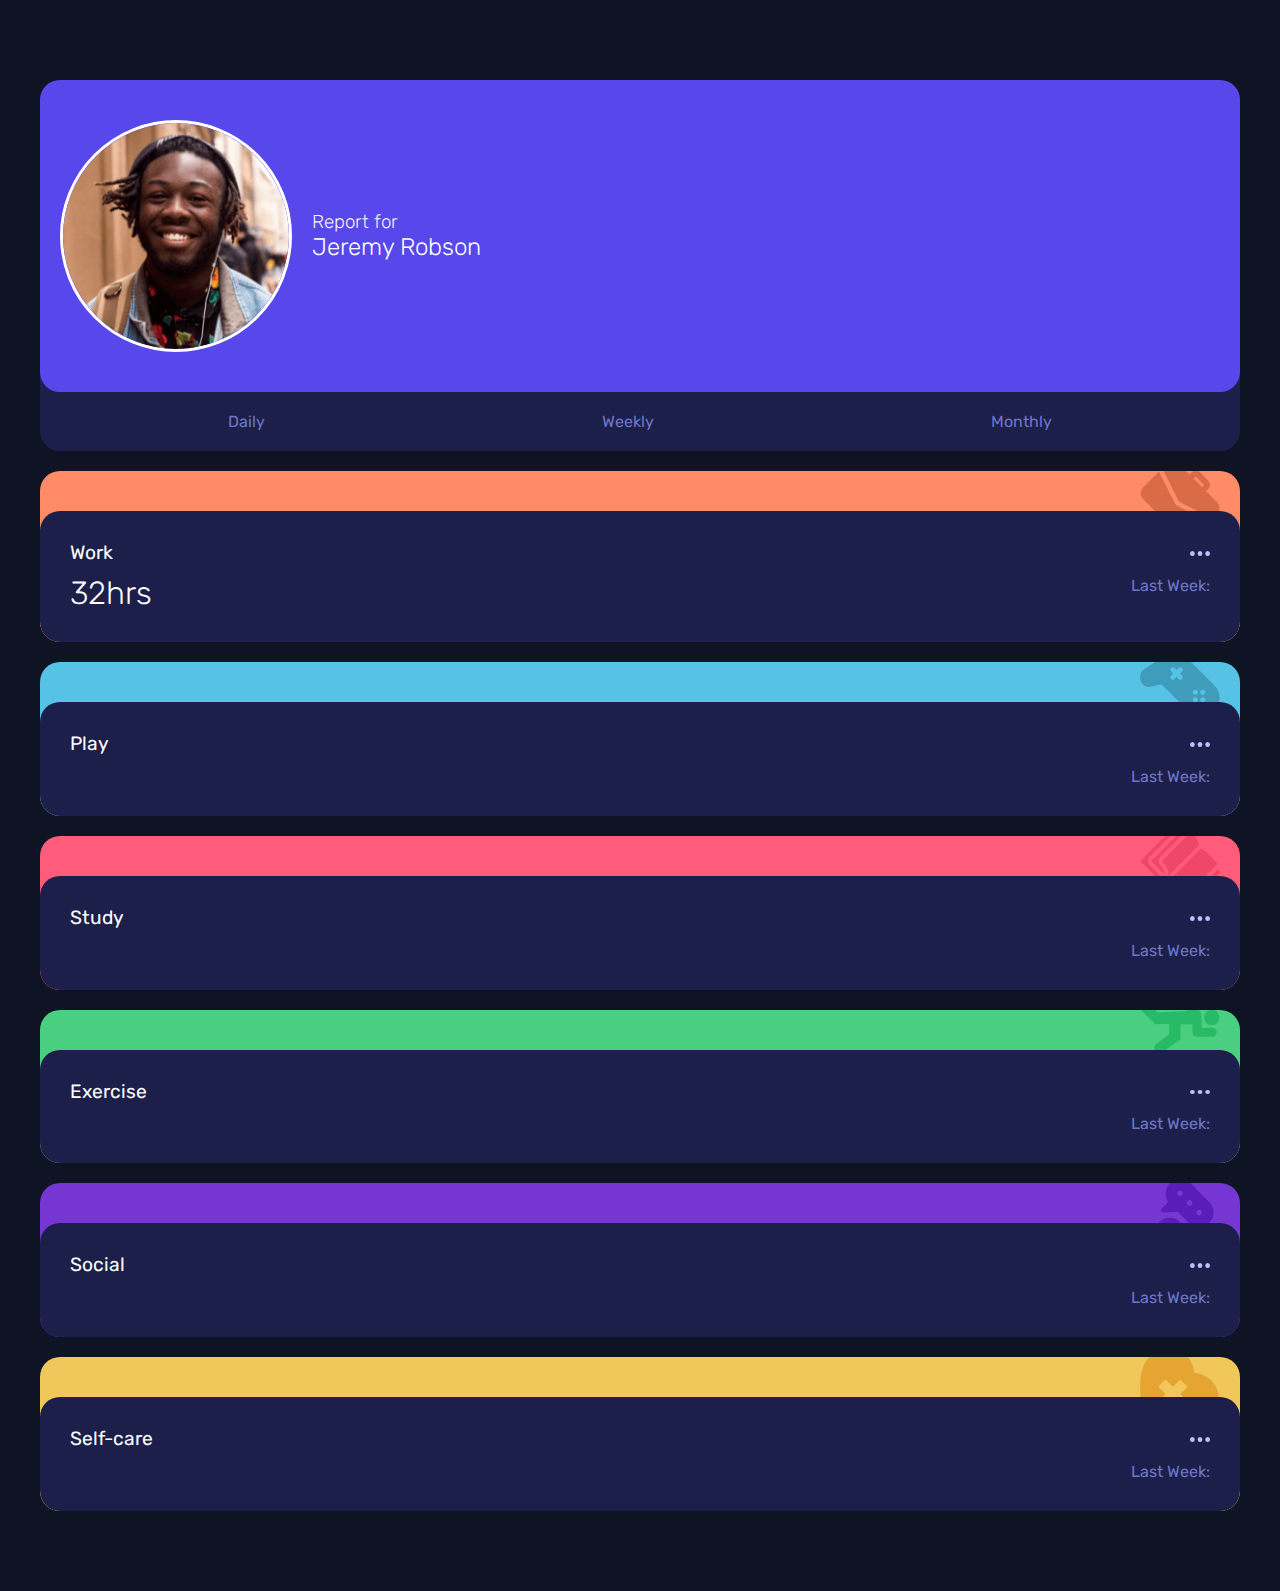
==== index.html @ a465f99c "HTML and CSS done" ====
<!DOCTYPE html>
<html lang="en">
  <head>
    <meta charset="UTF-8" />
    <meta name="viewport" content="width=device-width, initial-scale=1.0" />
    <!-- displays site properly based on user's device -->

    <link
      rel="icon"
      type="image/png"
      sizes="32x32"
      href="./images/favicon-32x32.png"
    />

    <link rel="stylesheet" href="style.css" />

    <title>Time tracking dashboard</title>

    <!-- Feel free to remove these styles or customise in your own stylesheet 👍 -->
    <!-- <style>
    .attribution { font-size: 11px; text-align: center; }
    .attribution a { color: hsl(228, 45%, 44%); }
  </style> -->
  </head>
  <body>
    <div class="wrapper">
      <div class="main">
        <div class="personal">
          <img src="images/image-jeremy.png" alt="Jeremy's pic" />
          <div class="text">
            <h3>Report for</h3>
            <h2>Jeremy Robson</h2>
          </div>
        </div>
        <ul>
          <li><a href="#">Daily</a></li>
          <li><a href="#">Weekly</a></li>
          <li><a href="#">Monthly</a></li>
        </ul>
      </div>

      <div class="card work">
        <img src="images/icon-work.svg" alt="work logo" />
        <div class="inner-card">
          <div class="left">
            <div class="activity">Work</div>
            <div class="time">32hrs</div>
          </div>
          <div class="right">
            <img src="images/icon-ellipsis.svg" alt="Ellipsis" />
            <p>Last Week:</p>
          </div>
        </div>
      </div>

      <div class="card play">
        <img src="images/icon-play.svg" alt="play logo" />
        <div class="inner-card">
          <div class="left">
            <div class="activity">Play</div>
            <div class="time"></div>
          </div>
          <div class="right">
            <img src="images/icon-ellipsis.svg" alt="Ellipsis" />
            <p>Last Week:</p>
          </div>
        </div>
      </div>

      <div class="card study">
        <img src="images/icon-study.svg" alt="study logo" />
        <div class="inner-card">
          <div class="left">
            <div class="activity">Study</div>
            <div class="time"></div>
          </div>
          <div class="right">
            <img src="images/icon-ellipsis.svg" alt="Ellipsis" />
            <p>Last Week:</p>
          </div>
        </div>
      </div>

      <div class="card exercise">
        <img src="images/icon-exercise.svg" alt="exercise logo" />
        <div class="inner-card">
          <div class="left">
            <div class="activity">Exercise</div>
            <div class="time"></div>
          </div>
          <div class="right">
            <img src="images/icon-ellipsis.svg" alt="Ellipsis" />
            <p>Last Week:</p>
          </div>
        </div>
      </div>

      <div class="card social">
        <img src="images/icon-social.svg" alt="social logo" />
        <div class="inner-card">
          <div class="left">
            <div class="activity">Social</div>
            <div class="time"></div>
          </div>
          <div class="right">
            <img src="images/icon-ellipsis.svg" alt="Ellipsis" />
            <p>Last Week:</p>
          </div>
        </div>
      </div>

      <div class="card self-care">
        <img src="images/icon-self-care.svg" alt="self-care logo" />
        <div class="inner-card">
          <div class="left">
            <div class="activity">Self-care</div>
            <div class="time"></div>
          </div>
          <div class="right">
            <img src="images/icon-ellipsis.svg" alt="Ellipsis" />
            <p>Last Week:</p>
          </div>
        </div>
      </div>
    </div>

    <!-- <div class="attribution">
    Challenge by <a href="https://www.frontendmentor.io?ref=challenge" target="_blank">Frontend Mentor</a>. 
    Coded by <a href="#">Your Name Here</a>.
  </div> -->
  </body>
</html>
---- style.css ----
@import url("https://fonts.googleapis.com/css2?family=Barlow+Semi+Condensed:wght@500;600&family=Big+Shoulders+Display:wght@700&family=Josefin+Sans:wght@100;200&family=Lexend+Deca&family=Luxurious+Roman&family=Open+Sans&family=Raleway:wght@400;700&family=Rubik:wght@300;400;500&display=swap");
* {
  margin: 0;
  padding: 0;
  box-sizing: border-box;
  font-family: "Rubik", sans-serif;
}

html {
  font-size: 16px;
  color: white;
}

.wrapper {
  background-color: #0f1424;
  padding: 80px 40px;
  display: grid;
  gap: 20px;
}

.main {
  background-color: #1c1f4a;
  border-radius: 20px;
  padding: 0;
}
.main .personal {
  display: flex;
  flex-direction: row;
  align-items: center;
  gap: 20px;
  background-color: #5847eb;
  border-radius: 20px;
  padding: 40px 20px;
}
.main .personal h3 {
  font-weight: 100;
  color: whitesmoke;
}
.main .personal h2 {
  font-weight: 100;
}
.main .personal img {
  width: 20%;
  border: 3px solid white;
  border-radius: 50%;
}
.main ul {
  list-style: none;
  display: flex;
  justify-content: space-around;
  padding: 20px;
}
.main ul a {
  text-decoration: none;
  color: #6f76c8;
}

.card {
  border-radius: 20px;
  overflow: hidden;
  position: relative;
}
.card img {
  background-repeat: no-repeat;
  width: 80px;
  position: absolute;
  z-index: 1;
  top: -10px;
  right: 20px;
}
.card .inner-card {
  background-color: #1c1f4a;
  border-radius: 20px;
  margin-top: 40px;
  padding: 30px;
  position: relative;
  z-index: 99;
  display: flex;
  justify-content: space-between;
}
.card .inner-card .left {
  display: flex;
  flex-direction: column;
  gap: 10px;
}
.card .inner-card .left .activity {
  font-size: 1.2rem;
}
.card .inner-card .left .time {
  font-size: 2rem;
  font-weight: 100;
}
.card .inner-card .right {
  padding-top: 10px;
  display: flex;
  flex-direction: column;
  gap: 20px;
  align-items: end;
  color: #6f76c8;
}
.card .inner-card .right img {
  width: 20px;
  position: static;
}

.work {
  background-color: #ff8c66;
}

.play {
  background-color: #56c2e6;
}

.study {
  background-color: #ff5c7c;
}

.exercise {
  background-color: #4acf81;
}

.social {
  background-color: #7536d3;
}

.self-care {
  background-color: #f1c65b;
}

/*# sourceMappingURL=style.css.map */
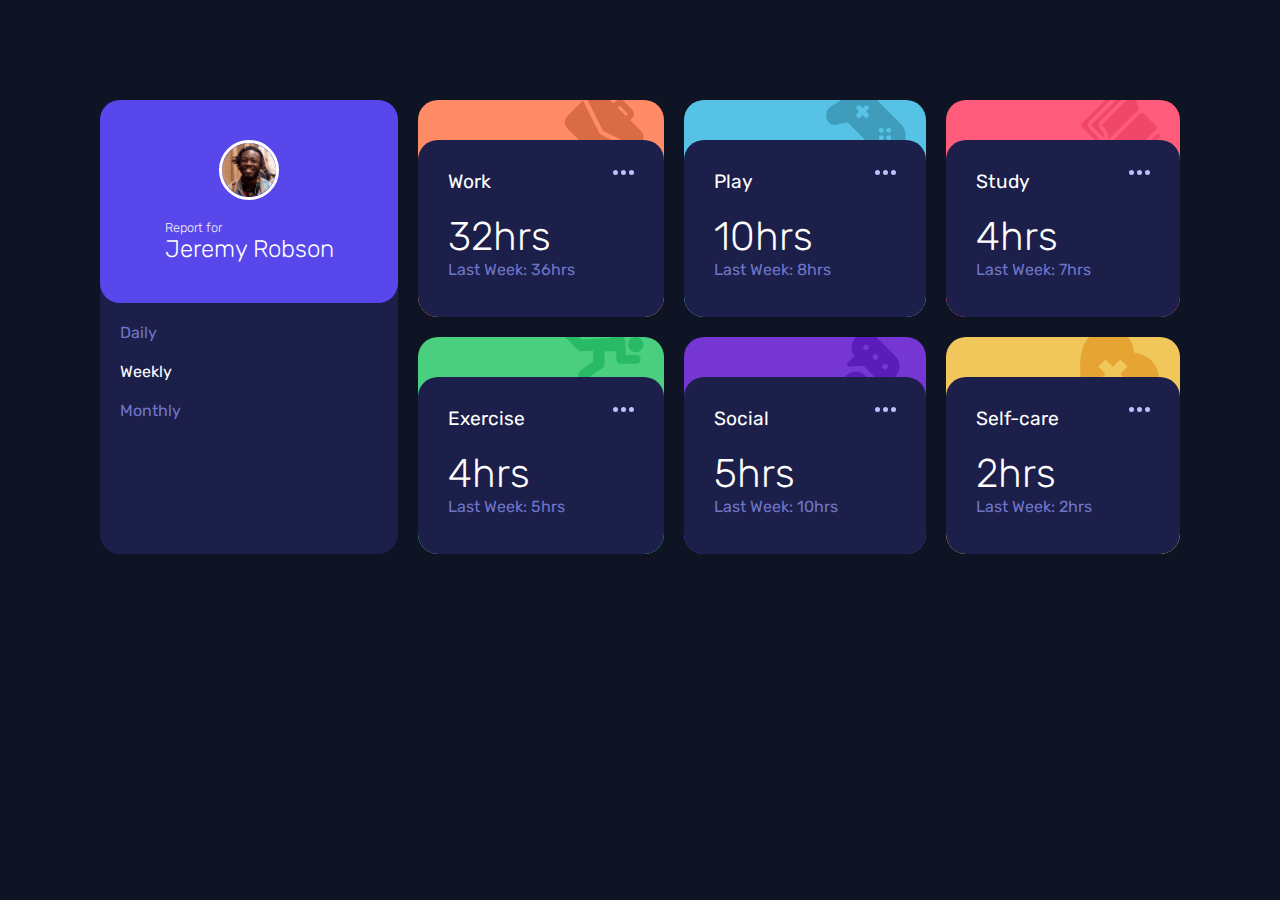
==== commit 5e719c13: "Final commit. Added Javascript" ====
--- a/index.html
+++ b/index.html
@@ -34,7 +34,7 @@
         </div>
         <ul>
           <li><a href="#">Daily</a></li>
-          <li><a href="#">Weekly</a></li>
+          <li><a href="#" class="active">Weekly</a></li>
           <li><a href="#">Monthly</a></li>
         </ul>
       </div>
@@ -42,13 +42,13 @@
       <div class="card work">
         <img src="images/icon-work.svg" alt="work logo" />
         <div class="inner-card">
-          <div class="left">
+          <div class="up">
             <div class="activity">Work</div>
-            <div class="time">32hrs</div>
+            <img src="images/icon-ellipsis.svg" alt="Ellipsis" />
           </div>
-          <div class="right">
-            <img src="images/icon-ellipsis.svg" alt="Ellipsis" />
-            <p>Last Week:</p>
+          <div class="down">
+            <div class="time" id="work-time">32hrs</div>
+            <p id="work-last">Last Week: 36hrs</p>
           </div>
         </div>
       </div>
@@ -56,13 +56,13 @@
       <div class="card play">
         <img src="images/icon-play.svg" alt="play logo" />
         <div class="inner-card">
-          <div class="left">
+          <div class="up">
             <div class="activity">Play</div>
-            <div class="time"></div>
+            <img src="images/icon-ellipsis.svg" alt="Ellipsis" />
           </div>
-          <div class="right">
-            <img src="images/icon-ellipsis.svg" alt="Ellipsis" />
-            <p>Last Week:</p>
+          <div class="down">
+            <div class="time" id="play-time">10hrs</div>
+            <p id="play-last">Last Week: 8hrs</p>
           </div>
         </div>
       </div>
@@ -70,13 +70,13 @@
       <div class="card study">
         <img src="images/icon-study.svg" alt="study logo" />
         <div class="inner-card">
-          <div class="left">
+          <div class="up">
             <div class="activity">Study</div>
-            <div class="time"></div>
+            <img src="images/icon-ellipsis.svg" alt="Ellipsis" />
           </div>
-          <div class="right">
-            <img src="images/icon-ellipsis.svg" alt="Ellipsis" />
-            <p>Last Week:</p>
+          <div class="down">
+            <div class="time" id="study-time">4hrs</div>
+            <p id="study-last">Last Week: 7hrs</p>
           </div>
         </div>
       </div>
@@ -84,13 +84,13 @@
       <div class="card exercise">
         <img src="images/icon-exercise.svg" alt="exercise logo" />
         <div class="inner-card">
-          <div class="left">
+          <div class="up">
             <div class="activity">Exercise</div>
-            <div class="time"></div>
+            <img src="images/icon-ellipsis.svg" alt="Ellipsis" />
           </div>
-          <div class="right">
-            <img src="images/icon-ellipsis.svg" alt="Ellipsis" />
-            <p>Last Week:</p>
+          <div class="down">
+            <div class="time" id="exercise-time">4hrs</div>
+            <p id="exercise-last">Last Week: 5hrs</p>
           </div>
         </div>
       </div>
@@ -98,13 +98,13 @@
       <div class="card social">
         <img src="images/icon-social.svg" alt="social logo" />
         <div class="inner-card">
-          <div class="left">
+          <div class="up">
             <div class="activity">Social</div>
-            <div class="time"></div>
+            <img src="images/icon-ellipsis.svg" alt="Ellipsis" />
           </div>
-          <div class="right">
-            <img src="images/icon-ellipsis.svg" alt="Ellipsis" />
-            <p>Last Week:</p>
+          <div class="down">
+            <div class="time" id="social-time">5hrs</div>
+            <p id="social-last">Last Week: 10hrs</p>
           </div>
         </div>
       </div>
@@ -112,13 +112,13 @@
       <div class="card self-care">
         <img src="images/icon-self-care.svg" alt="self-care logo" />
         <div class="inner-card">
-          <div class="left">
+          <div class="up">
             <div class="activity">Self-care</div>
-            <div class="time"></div>
+            <img src="images/icon-ellipsis.svg" alt="Ellipsis" />
           </div>
-          <div class="right">
-            <img src="images/icon-ellipsis.svg" alt="Ellipsis" />
-            <p>Last Week:</p>
+          <div class="down">
+            <div class="time" id="self-time">2hrs</div>
+            <p id="self-last">Last Week: 2hrs</p>
           </div>
         </div>
       </div>
@@ -128,5 +128,6 @@
     Challenge by <a href="https://www.frontendmentor.io?ref=challenge" target="_blank">Frontend Mentor</a>. 
     Coded by <a href="#">Your Name Here</a>.
   </div> -->
+    <script src="script.js"></script>
   </body>
 </html>
--- a/style.css
+++ b/style.css
@@ -11,8 +11,11 @@
   color: white;
 }
 
+body {
+  background-color: #0f1424;
+}
+
 .wrapper {
-  background-color: #0f1424;
   padding: 80px 40px;
   display: grid;
   gap: 20px;
@@ -76,31 +79,36 @@
   position: relative;
   z-index: 99;
   display: flex;
+  flex-direction: column;
+  gap: 20px;
+}
+.card .inner-card .up {
+  display: flex;
+  flex-direction: row;
   justify-content: space-between;
 }
-.card .inner-card .left {
-  display: flex;
-  flex-direction: column;
-  gap: 10px;
-}
-.card .inner-card .left .activity {
+.card .inner-card .up .activity {
   font-size: 1.2rem;
 }
-.card .inner-card .left .time {
+.card .inner-card .up img {
+  height: fit-content;
+  width: fit-content;
+  position: static;
+}
+.card .inner-card .down {
+  display: flex;
+  flex-direction: row;
+  justify-content: space-between;
+  align-items: flex-end;
+  color: white;
+}
+.card .inner-card .down .time {
   font-size: 2rem;
   font-weight: 100;
 }
-.card .inner-card .right {
-  padding-top: 10px;
-  display: flex;
-  flex-direction: column;
-  gap: 20px;
-  align-items: end;
+.card .inner-card .down p {
+  padding-bottom: 8px;
   color: #6f76c8;
-}
-.card .inner-card .right img {
-  width: 20px;
-  position: static;
 }
 
 .work {
@@ -127,4 +135,70 @@
   background-color: #f1c65b;
 }
 
+.main ul .active {
+  color: white;
+}
+
+@media screen and (min-width: 1024px) {
+  .wrapper {
+    padding: 100px 100px;
+  }
+
+  .main {
+    grid-column: 1/2;
+    grid-row: 1/3;
+  }
+  .main .personal {
+    flex-direction: column;
+    text-align: left;
+    justify-content: left;
+    padding: 40px 0;
+  }
+  .main .personal h3 {
+    font-size: 0.8rem;
+  }
+  .main ul {
+    flex-direction: column;
+    gap: 20px;
+  }
+
+  .card .inner-card .down {
+    flex-direction: column;
+    align-items: initial;
+  }
+  .card .inner-card .down .time {
+    font-size: 2.5rem;
+  }
+
+  .work {
+    grid-column: 2/3;
+    grid-row: 1/2;
+  }
+
+  .play {
+    grid-column: 3/4;
+    grid-row: 1/2;
+  }
+
+  .study {
+    grid-column: 4/5;
+    grid-row: 1/2;
+  }
+
+  .exercise {
+    grid-column: 2/3;
+    grid-row: 2/3;
+  }
+
+  .social {
+    grid-column: 3/4;
+    grid-row: 2/3;
+  }
+
+  .self-care {
+    grid-column: 4/5;
+    grid-row: 2/3;
+  }
+}
+
 /*# sourceMappingURL=style.css.map */
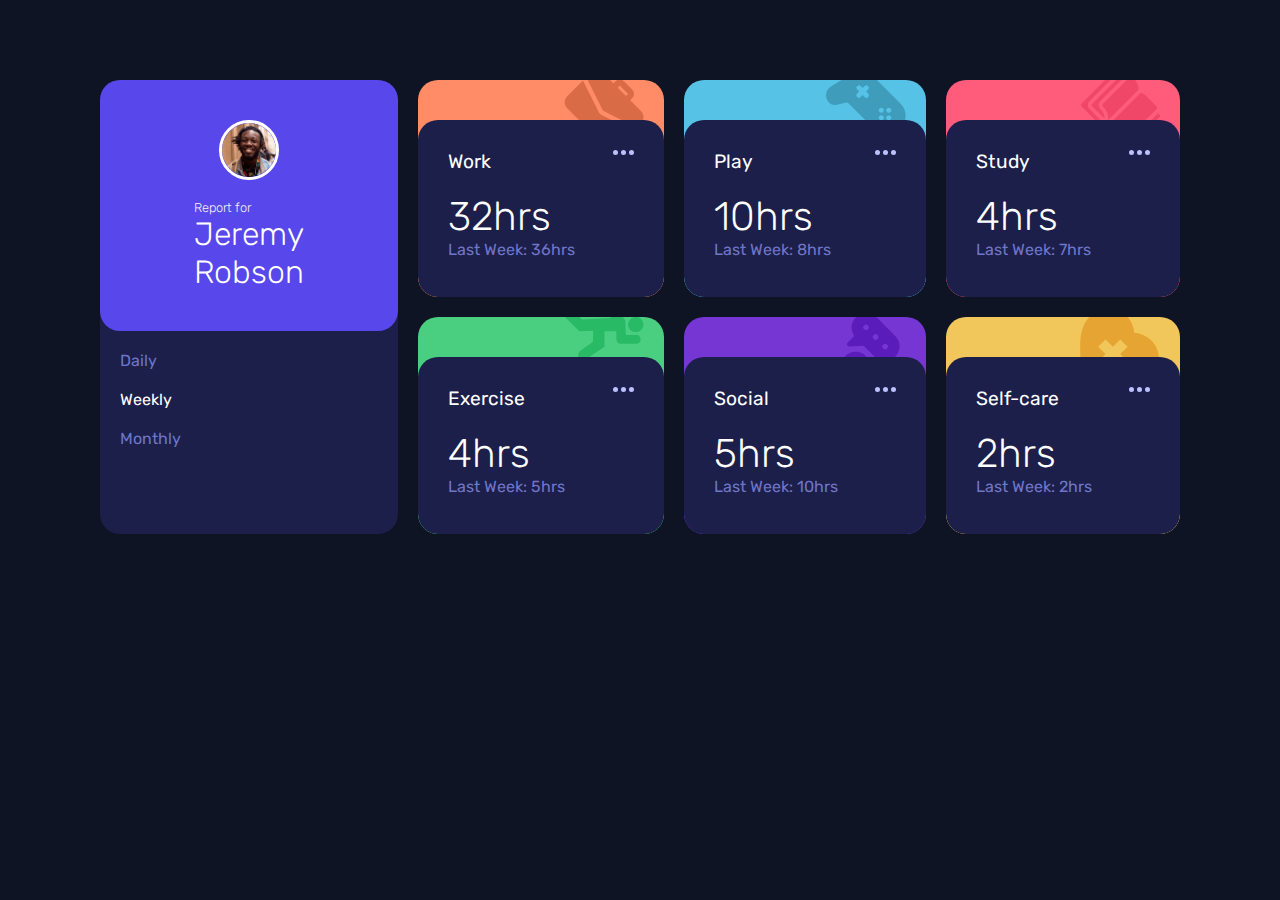
==== commit 7be6657c: "Edited full screen page size" ====
--- a/index.html
+++ b/index.html
@@ -29,7 +29,7 @@
           <img src="images/image-jeremy.png" alt="Jeremy's pic" />
           <div class="text">
             <h3>Report for</h3>
-            <h2>Jeremy Robson</h2>
+            <h2><span>Jeremy</span> <span>Robson</span></h2>
           </div>
         </div>
         <ul>
--- a/style.css
+++ b/style.css
@@ -141,7 +141,7 @@
 
 @media screen and (min-width: 1024px) {
   .wrapper {
-    padding: 100px 100px;
+    padding: 80px 100px;
   }
 
   .main {
@@ -157,6 +157,12 @@
   .main .personal h3 {
     font-size: 0.8rem;
   }
+  .main .personal h2 {
+    font-size: 2rem;
+    display: flex;
+    flex-direction: column;
+    align-items: initial;
+  }
   .main ul {
     flex-direction: column;
     gap: 20px;
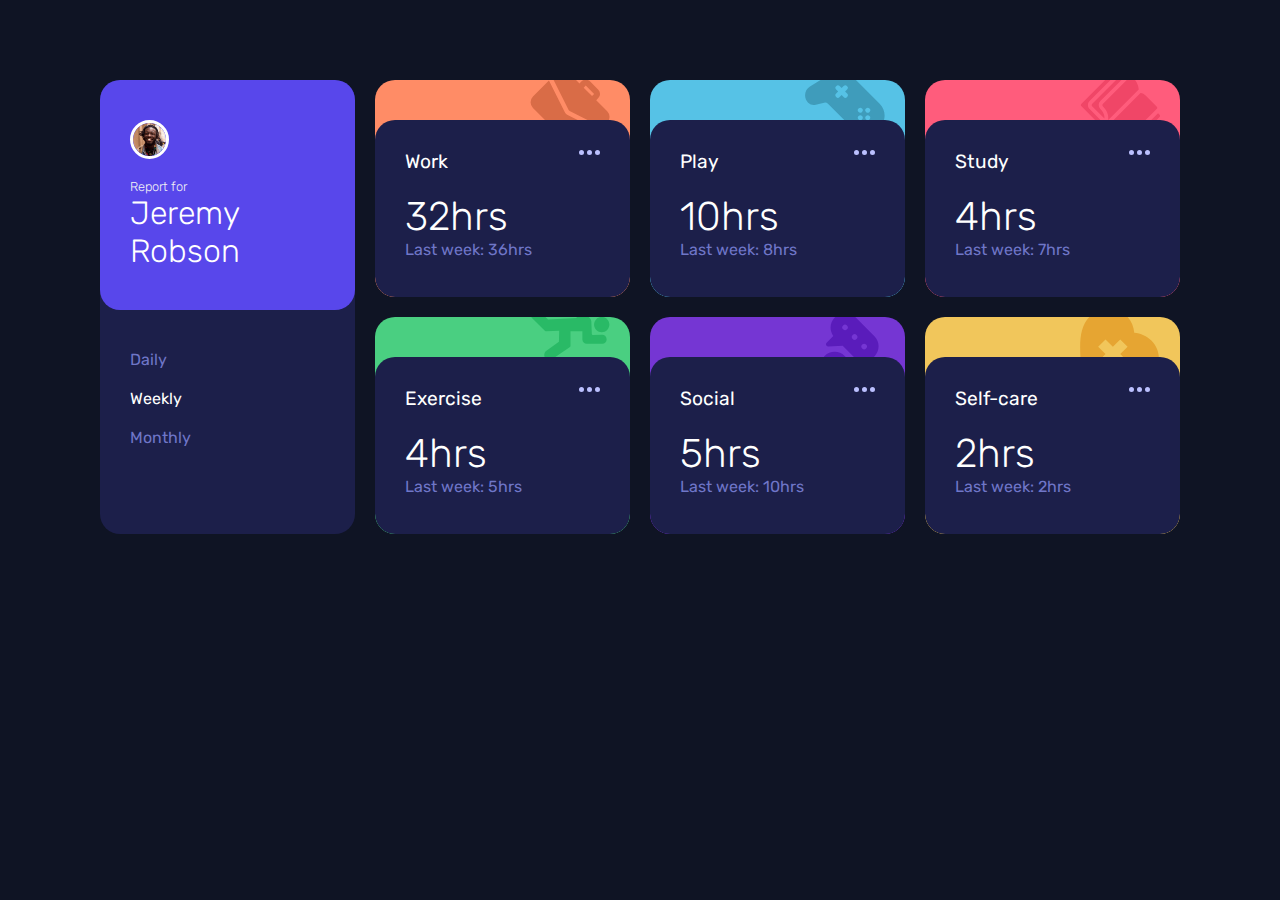
==== commit ef148743: "Added window onload event" ====
--- a/index.html
+++ b/index.html
@@ -47,8 +47,8 @@
             <img src="images/icon-ellipsis.svg" alt="Ellipsis" />
           </div>
           <div class="down">
-            <div class="time" id="work-time">32hrs</div>
-            <p id="work-last">Last Week: 36hrs</p>
+            <div class="time" id="work-time"></div>
+            <p id="work-last"></p>
           </div>
         </div>
       </div>
@@ -61,8 +61,8 @@
             <img src="images/icon-ellipsis.svg" alt="Ellipsis" />
           </div>
           <div class="down">
-            <div class="time" id="play-time">10hrs</div>
-            <p id="play-last">Last Week: 8hrs</p>
+            <div class="time" id="play-time"></div>
+            <p id="play-last"></p>
           </div>
         </div>
       </div>
@@ -75,8 +75,8 @@
             <img src="images/icon-ellipsis.svg" alt="Ellipsis" />
           </div>
           <div class="down">
-            <div class="time" id="study-time">4hrs</div>
-            <p id="study-last">Last Week: 7hrs</p>
+            <div class="time" id="study-time"></div>
+            <p id="study-last"></p>
           </div>
         </div>
       </div>
@@ -89,8 +89,8 @@
             <img src="images/icon-ellipsis.svg" alt="Ellipsis" />
           </div>
           <div class="down">
-            <div class="time" id="exercise-time">4hrs</div>
-            <p id="exercise-last">Last Week: 5hrs</p>
+            <div class="time" id="exercise-time"></div>
+            <p id="exercise-last"></p>
           </div>
         </div>
       </div>
@@ -103,8 +103,8 @@
             <img src="images/icon-ellipsis.svg" alt="Ellipsis" />
           </div>
           <div class="down">
-            <div class="time" id="social-time">5hrs</div>
-            <p id="social-last">Last Week: 10hrs</p>
+            <div class="time" id="social-time"></div>
+            <p id="social-last"></p>
           </div>
         </div>
       </div>
@@ -117,8 +117,8 @@
             <img src="images/icon-ellipsis.svg" alt="Ellipsis" />
           </div>
           <div class="down">
-            <div class="time" id="self-time">2hrs</div>
-            <p id="self-last">Last Week: 2hrs</p>
+            <div class="time" id="self-time"></div>
+            <p id="self-last"></p>
           </div>
         </div>
       </div>
--- a/style.css
+++ b/style.css
@@ -142,6 +142,7 @@
 @media screen and (min-width: 1024px) {
   .wrapper {
     padding: 80px 100px;
+    grid-template-columns: repeat(4, 1fr);
   }
 
   .main {
@@ -150,9 +151,8 @@
   }
   .main .personal {
     flex-direction: column;
-    text-align: left;
-    justify-content: left;
-    padding: 40px 0;
+    align-items: initial;
+    padding: 40px 30px;
   }
   .main .personal h3 {
     font-size: 0.8rem;
@@ -166,6 +166,7 @@
   .main ul {
     flex-direction: column;
     gap: 20px;
+    padding: 40px 30px;
   }
 
   .card .inner-card .down {
